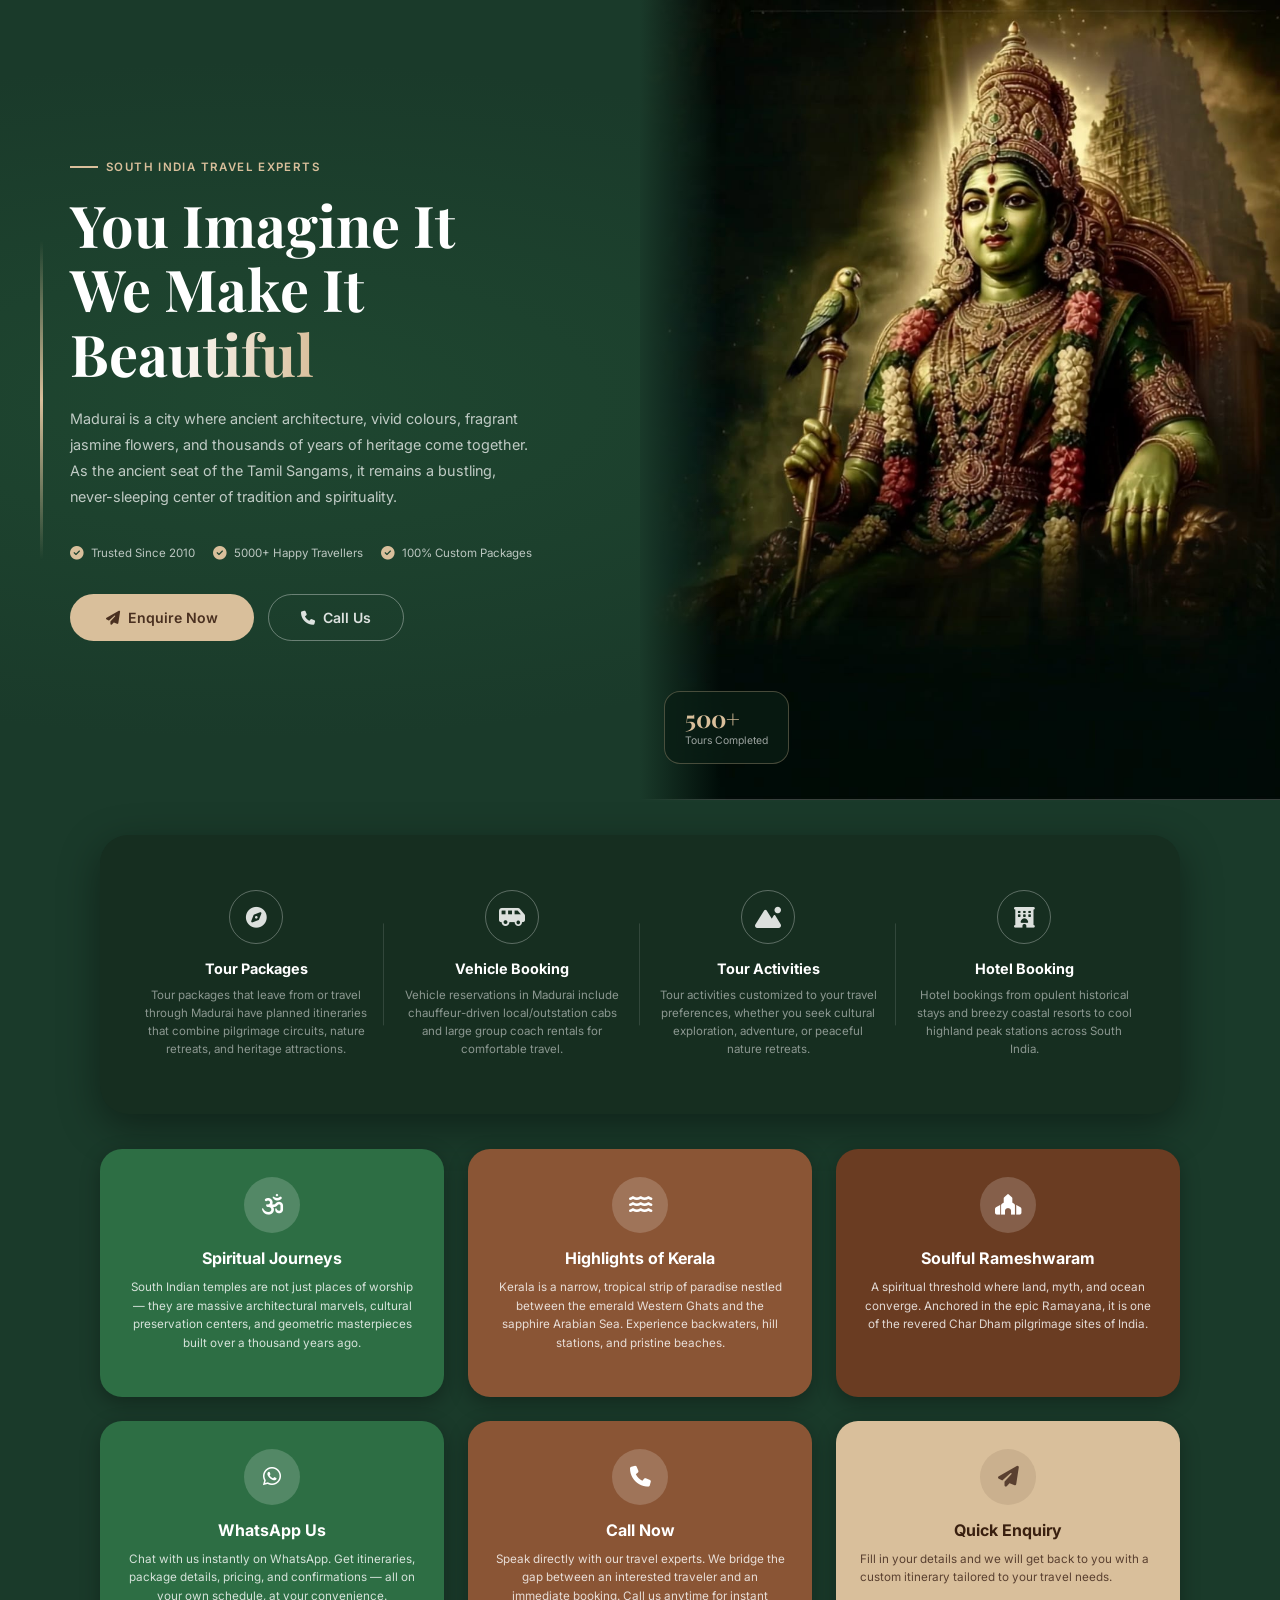
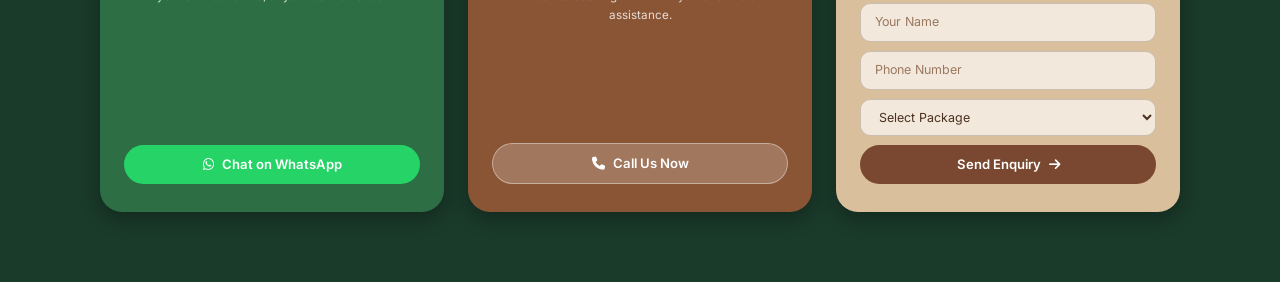
==== rennale_renuelly.html @ 102c9f3c "update on files" ====
<!DOCTYPE html>
<html lang="en">
<head>
    <meta charset="UTF-8">
    <meta name="viewport" content="width=1200">
    <title>Madurai Tour Packages | Best Madurai Sightseeing & Holiday Tours</title>
    <meta name="description" content="Explore the best Madurai tour packages with guided sightseeing, temple tours, family vacations, and customizable holiday packages at affordable prices. Book your Madurai trip today.">
    <meta name="keywords" content="Madurai tour packages, Madurai sightseeing, Madurai holiday tours, South India travel, temple tours Madurai">
    <meta property="og:title" content="Madurai Tour Packages | Best Madurai Sightseeing & Holiday Tours">
    <meta property="og:description" content="Explore the best Madurai tour packages with guided sightseeing, temple tours, family vacations, and customizable holiday packages at affordable prices.">
    <meta property="og:type" content="website">
    <link href="https://cdn.jsdelivr.net/npm/bootstrap@5.3.0/dist/css/bootstrap.min.css" rel="stylesheet">
    <link href="https://cdnjs.cloudflare.com/ajax/libs/font-awesome/6.4.0/css/all.min.css" rel="stylesheet">
    <style>
        @import url('https://fonts.googleapis.com/css2?family=Playfair+Display:wght@700&family=Inter:wght@400;600&display=swap');

        :root {
            --deep-green: #1a3a2a;
            --mid-green: #1e4530;
            --dark-brown: #7a4830;
            --mid-brown: #9a6040;
            --light-beige: #d9bf9b;
            --features-bg: #162e20;
            --card-green: #2a5a3a;
        }

        * { box-sizing: border-box; }

        body {
            font-family: 'Inter', sans-serif;
            background-color: var(--deep-green);
            color: #fff;
            margin: 0;
            padding: 0;
            overflow-x: hidden;
        }

        /* ===== KEYFRAME ANIMATIONS ===== */
        @keyframes fadeSlideLeft {
            from { opacity: 0; transform: translateX(-40px); }
            to   { opacity: 1; transform: translateX(0); }
        }
        @keyframes fadeSlideRight {
            from { opacity: 0; transform: translateX(40px); }
            to   { opacity: 1; transform: translateX(0); }
        }
        @keyframes fadeUp {
            from { opacity: 0; transform: translateY(30px); }
            to   { opacity: 1; transform: translateY(0); }
        }
        @keyframes shimmer {
            0%   { background-position: -200% center; }
            100% { background-position: 200% center; }
        }
        @keyframes float {
            0%, 100% { transform: translateY(0px); }
            50%       { transform: translateY(-8px); }
        }
        @keyframes pulseGlow {
            0%, 100% { box-shadow: 0 4px 15px rgba(0,0,0,0.25); }
            50%       { box-shadow: 0 4px 28px rgba(217,191,155,0.5); }
        }
        @keyframes cardFadeUp {
            from { opacity: 0; transform: translateY(40px); }
            to   { opacity: 1; transform: translateY(0); }
        }
        @keyframes iconSpin {
            from { transform: rotate(0deg); }
            to   { transform: rotate(360deg); }
        }

        /* ===== HERO SECTION ===== */
        #hero {
            background-color: var(--deep-green);
            min-height: 580px;
            display: flex;
            align-items: stretch;
            position: relative;
            overflow: hidden;
        }

        /* Subtle animated gradient overlay on hero bg */
        #hero::before {
            content: '';
            position: absolute;
            inset: 0;
            background: radial-gradient(ellipse at 20% 50%, rgba(45,110,68,0.25) 0%, transparent 60%);
            pointer-events: none;
            z-index: 0;
        }

        .hero-left {
            padding: 90px 60px 90px 70px;
            display: flex;
            flex-direction: column;
            justify-content: center;
            position: relative;
            z-index: 1;
            animation: fadeSlideLeft 0.9s ease both;
        }

        /* Decorative vertical accent line */
        .hero-left::before {
            content: '';
            position: absolute;
            left: 40px;
            top: 30%;
            height: 40%;
            width: 3px;
            background: linear-gradient(to bottom, transparent, var(--light-beige), transparent);
            border-radius: 2px;
        }

        /* Eyebrow label above heading */
        .hero-eyebrow {
            display: inline-flex;
            align-items: center;
            gap: 8px;
            font-size: 0.72rem;
            font-weight: 600;
            letter-spacing: 0.12em;
            text-transform: uppercase;
            color: var(--light-beige);
            margin-bottom: 16px;
            animation: fadeUp 0.8s ease 0.2s both;
        }
        .hero-eyebrow::before {
            content: '';
            width: 28px;
            height: 1.5px;
            background: var(--light-beige);
            display: inline-block;
        }

        .hero-left h1 {
            font-family: 'Playfair Display', serif;
            font-size: 3.6rem;
            font-weight: 700;
            line-height: 1.12;
            margin-bottom: 1.3rem;
            color: #fff;
            animation: fadeUp 0.9s ease 0.3s both;
        }

        /* Gold shimmer on a word */
        .hero-left h1 span {
            background: linear-gradient(90deg, #fff 20%, var(--light-beige) 50%, #fff 80%);
            background-size: 200% auto;
            -webkit-background-clip: text;
            -webkit-text-fill-color: transparent;
            background-clip: text;
            animation: shimmer 3s linear infinite;
        }

        .hero-left p {
            color: rgba(255,255,255,0.72);
            font-size: 0.9rem;
            line-height: 1.8;
            margin-bottom: 2.2rem;
            max-width: 460px;
            animation: fadeUp 0.9s ease 0.4s both;
        }

        /* Trust badges row */
        .hero-badges {
            display: flex;
            gap: 18px;
            margin-bottom: 2rem;
            flex-wrap: wrap;
            animation: fadeUp 0.9s ease 0.5s both;
        }
        .hero-badge {
            display: flex;
            align-items: center;
            gap: 7px;
            font-size: 0.72rem;
            color: rgba(255,255,255,0.7);
        }
        .hero-badge i {
            color: var(--light-beige);
            font-size: 0.85rem;
        }

        .btn-hero-wrap {
            display: flex;
            gap: 14px;
            flex-wrap: wrap;
            animation: fadeUp 0.9s ease 0.6s both;
        }

        .btn-hero {
            background-color: var(--light-beige);
            color: #4a3020;
            font-weight: 600;
            font-size: 0.88rem;
            padding: 13px 36px;
            border-radius: 50px;
            border: none;
            text-decoration: none;
            display: inline-flex;
            align-items: center;
            gap: 8px;
            animation: pulseGlow 2.5s ease-in-out infinite;
            transition: background 0.3s, transform 0.3s;
        }
        .btn-hero:hover {
            background-color: #c9af8b;
            color: #3a2010;
            transform: translateY(-3px);
        }

        .btn-hero-outline {
            background: transparent;
            color: rgba(255,255,255,0.85);
            font-weight: 600;
            font-size: 0.88rem;
            padding: 12px 32px;
            border-radius: 50px;
            border: 1.5px solid rgba(255,255,255,0.35);
            text-decoration: none;
            display: inline-flex;
            align-items: center;
            gap: 8px;
            transition: all 0.3s ease;
        }
        .btn-hero-outline:hover {
            background: rgba(255,255,255,0.1);
            color: #fff;
            transform: translateY(-3px);
        }

        /* Hero Right - Image Column */
        .hero-right {
            padding: 0;
            overflow: hidden;
            position: relative;
            z-index: 1;
            animation: fadeSlideRight 1s ease 0.2s both;
        }

        .hero-right img {
            width: 100%;
            height: 100%;
            min-height: 580px;
            object-fit: cover;
            object-position: center top;
            display: block;
            transition: transform 6s ease;
        }
        .hero-right:hover img {
            transform: scale(1.04);
        }

        /* Left fade gradient on image edge */
        .hero-right::before {
            content: '';
            position: absolute;
            top: 0; left: 0;
            width: 80px;
            height: 100%;
            background: linear-gradient(to right, var(--deep-green), transparent);
            z-index: 2;
            pointer-events: none;
        }

        /* Floating stat pill on image */
        .hero-stat {
            position: absolute;
            bottom: 36px;
            left: 24px;
            background: rgba(10,30,20,0.75);
            backdrop-filter: blur(10px);
            border: 1px solid rgba(217,191,155,0.3);
            border-radius: 16px;
            padding: 14px 20px;
            z-index: 3;
            animation: float 3.5s ease-in-out infinite;
        }
        .hero-stat-num {
            font-family: 'Playfair Display', serif;
            font-size: 1.5rem;
            font-weight: 700;
            color: var(--light-beige);
            line-height: 1;
        }
        .hero-stat-label {
            font-size: 0.65rem;
            color: rgba(255,255,255,0.6);
            margin-top: 3px;
        }

        /* ===== FEATURES ANIMATION ===== */
        #features {
            animation: fadeUp 0.8s ease 0.3s both;
        }
        .feature-icon-wrap {
            transition: transform 0.3s ease, border-color 0.3s ease;
        }
        .feature-item:hover .feature-icon-wrap {
            transform: scale(1.15);
            border-color: var(--light-beige);
        }
        .feature-item:hover .feature-icon-wrap i {
            color: var(--light-beige);
        }

        /* ===== CARDS ANIMATION ===== */
        .col-lg-4:nth-child(1) .custom-card { animation: cardFadeUp 0.7s ease 0.1s both; }
        .col-lg-4:nth-child(2) .custom-card { animation: cardFadeUp 0.7s ease 0.2s both; }
        .col-lg-4:nth-child(3) .custom-card { animation: cardFadeUp 0.7s ease 0.3s both; }
        .col-lg-4:nth-child(4) .custom-card { animation: cardFadeUp 0.7s ease 0.4s both; }
        .col-lg-4:nth-child(5) .custom-card { animation: cardFadeUp 0.7s ease 0.5s both; }
        .col-lg-4:nth-child(6) .custom-card { animation: cardFadeUp 0.7s ease 0.6s both; }

        .card-icon-circle {
            transition: transform 0.4s ease;
        }
        .custom-card:hover .card-icon-circle {
            transform: scale(1.18) rotate(8deg);
        }

        /* ===== FEATURES SECTION ===== */
        #features {
            margin: 35px auto;
            width: 88%;
            max-width: 1080px;
            background-color: var(--features-bg);
            border-radius: 28px;
            padding: 55px 40px;
            box-shadow: 0 12px 40px rgba(0,0,0,0.4);
            position: relative;
            overflow: hidden;
        }

        .feature-item {
            text-align: center;
            padding: 0 15px;
            position: relative;
        }

        .feature-item:not(:last-child)::after {
            content: '';
            position: absolute;
            right: 0;
            top: 50%;
            transform: translateY(-50%);
            height: 60%;
            width: 1px;
            background: rgba(255,255,255,0.12);
        }

        .feature-icon-wrap {
            width: 54px;
            height: 54px;
            border: 1.5px solid rgba(255,255,255,0.3);
            border-radius: 50%;
            display: flex;
            align-items: center;
            justify-content: center;
            margin: 0 auto 16px auto;
            font-size: 1.3rem;
            color: rgba(255,255,255,0.85);
        }

        .feature-item h6 {
            font-weight: 700;
            font-size: 0.9rem;
            margin-bottom: 10px;
        }

        .feature-item p {
            font-size: 0.72rem;
            color: rgba(255,255,255,0.5);
            line-height: 1.55;
            margin: 0;
        }

        /* ===== CARDS SECTION ===== */
        #cards-section {
            width: 88%;
            max-width: 1080px;
            margin: 0 auto 70px auto;
        }

        .custom-card {
            border-radius: 22px;
            padding: 28px 24px;
            text-align: center;
            color: #fff;
            border: none;
            box-shadow: 0 6px 20px rgba(0,0,0,0.3);
            height: 100%;
            transition: transform 0.3s ease, box-shadow 0.3s ease;
            position: relative;
            overflow: hidden;
            display: flex;
            flex-direction: column;
        }

        .custom-card:hover {
            transform: translateY(-5px);
            box-shadow: 0 12px 30px rgba(0,0,0,0.35);
        }

        .card-icon-circle {
            width: 56px;
            height: 56px;
            border-radius: 50%;
            display: flex;
            align-items: center;
            justify-content: center;
            margin: 0 auto 16px auto;
            font-size: 1.3rem;
            flex-shrink: 0;
        }

        .custom-card h5 {
            font-weight: 700;
            font-size: 1rem;
            margin-bottom: 10px;
        }

        .custom-card p {
            font-size: 0.73rem;
            opacity: 0.8;
            line-height: 1.6;
            margin: 0 0 16px 0;
            flex-grow: 1;
        }

        /* Card colors - dark green theme */
        .bg-card-green   { background-color: #2d6e44; }
        .bg-card-brown1  { background-color: #8a5535; }
        .bg-card-brown2  { background-color: #6a3c22; }
        .bg-card-beige   { background-color: var(--light-beige); color: #4a3020; }
        .bg-card-beige p { color: #5a4030; opacity: 1; }
        .bg-card-beige h5 { color: #3a2010; }

        .icon-green  { background: rgba(255,255,255,0.18); color: #fff; }
        .icon-brown1 { background: rgba(255,255,255,0.18); color: #fff; }
        .icon-brown2 { background: rgba(255,255,255,0.18); color: #fff; }
        .icon-beige  { background: rgba(90,64,48,0.12); color: #5a4030; }

        /* ===== ACTION BUTTONS inside cards ===== */
        .card-action-btn {
            display: flex;
            align-items: center;
            justify-content: center;
            gap: 8px;
            padding: 10px 18px;
            border-radius: 50px;
            font-size: 0.82rem;
            font-weight: 600;
            text-decoration: none;
            transition: all 0.25s ease;
            border: none;
            cursor: pointer;
            margin-top: auto;
            width: 100%;
        }

        .btn-wa {
            background: #25D366;
            color: #fff;
        }
        .btn-wa:hover { background: #1ebe5a; color: #fff; transform: translateY(-2px); }

        .btn-call-now {
            background: rgba(255,255,255,0.2);
            color: #fff;
            border: 1.5px solid rgba(255,255,255,0.4);
        }
        .btn-call-now:hover { background: rgba(255,255,255,0.35); color: #fff; transform: translateY(-2px); }

        /* ===== ENQUIRY FORM CARD ===== */
        .enquiry-card { text-align: left; }
        .enquiry-card h5 { text-align: center; }

        .enquiry-form {
            display: flex;
            flex-direction: column;
            gap: 9px;
            margin-top: auto;
        }

        .eq-input {
            width: 100%;
            padding: 9px 14px;
            border-radius: 10px;
            border: 1.5px solid rgba(90,64,48,0.25);
            background: rgba(255,255,255,0.65);
            color: #4a3020;
            font-size: 0.78rem;
            font-family: 'Inter', sans-serif;
            outline: none;
            transition: border-color 0.2s;
        }

        .eq-input:focus { border-color: var(--mid-brown); background: rgba(255,255,255,0.9); }
        .eq-input::placeholder { color: #9a7860; }
        .eq-input option { color: #4a3020; background: #fff; }

        .eq-submit {
            background: var(--dark-brown);
            color: #fff;
            border: none;
            padding: 10px 18px;
            border-radius: 50px;
            font-size: 0.82rem;
            font-weight: 600;
            cursor: pointer;
            display: flex;
            align-items: center;
            justify-content: center;
            gap: 8px;
            transition: all 0.25s ease;
        }

        .eq-submit:hover { background: #6a3820; transform: translateY(-2px); }
    </style>
</head>
<body>

<!-- ===== HERO — 2 Column Bootstrap Layout ===== -->
<section id="hero">
    <div class="container-fluid p-0">
        <div class="row g-0 align-items-stretch">

            <!-- LEFT: Text Content -->
            <div class="col-lg-6 col-md-7 hero-left">
                <div class="hero-eyebrow">South India Travel Experts</div>
                <h1>You Imagine It<br>We Make It<br><span>Beautiful</span></h1>
                <p>Madurai is a city where ancient architecture, vivid colours, fragrant jasmine flowers, and thousands of years of heritage come together. As the ancient seat of the Tamil Sangams, it remains a bustling, never-sleeping center of tradition and spirituality.</p>
                <div class="hero-badges">
                    <div class="hero-badge"><i class="fa-solid fa-circle-check"></i> Trusted Since 2010</div>
                    <div class="hero-badge"><i class="fa-solid fa-circle-check"></i> 5000+ Happy Travellers</div>
                    <div class="hero-badge"><i class="fa-solid fa-circle-check"></i> 100% Custom Packages</div>
                </div>
                <div class="btn-hero-wrap">
                    <a href="#enquiry" class="btn-hero"><i class="fa-solid fa-paper-plane"></i> Enquire Now</a>
                    <a href="tel:+918883339995" class="btn-hero-outline"><i class="fa-solid fa-phone"></i> Call Us</a>
                </div>
            </div>

            <!-- RIGHT: Banner Image from assets folder -->
            <div class="col-lg-6 col-md-5 hero-right">
                <img src="assets/images/banner_image.jpeg" alt="South India Travel Banner">
                <div class="hero-stat">
                    <div class="hero-stat-num">500+</div>
                    <div class="hero-stat-label">Tours Completed</div>
                </div>
            </div>

        </div>
    </div>
</section>

<!-- ===== FEATURES ===== -->
<section id="features">
    <div class="row g-4 text-center">
        <div class="col-lg-3 col-md-6 feature-item">
            <div class="feature-icon-wrap"><i class="fa-solid fa-compass"></i></div>
            <h6>Tour Packages</h6>
            <p>Tour packages that leave from or travel through Madurai have planned itineraries that combine pilgrimage circuits, nature retreats, and heritage attractions.</p>
        </div>
        <div class="col-lg-3 col-md-6 feature-item">
            <div class="feature-icon-wrap"><i class="fa-solid fa-van-shuttle"></i></div>
            <h6>Vehicle Booking</h6>
            <p>Vehicle reservations in Madurai include chauffeur-driven local/outstation cabs and large group coach rentals for comfortable travel.</p>
        </div>
        <div class="col-lg-3 col-md-6 feature-item">
            <div class="feature-icon-wrap"><i class="fa-solid fa-mountain-sun"></i></div>
            <h6>Tour Activities</h6>
            <p>Tour activities customized to your travel preferences, whether you seek cultural exploration, adventure, or peaceful nature retreats.</p>
        </div>
        <div class="col-lg-3 col-md-6 feature-item">
            <div class="feature-icon-wrap"><i class="fa-solid fa-hotel"></i></div>
            <h6>Hotel Booking</h6>
            <p>Hotel bookings from opulent historical stays and breezy coastal resorts to cool highland peak stations across South India.</p>
        </div>
    </div>
</section>

<!-- ===== CARDS ===== -->
<section id="cards-section">
    <div class="row g-4">

        <!-- Card 1: Spiritual Journeys -->
        <div class="col-lg-4 col-md-6">
            <div class="custom-card bg-card-green">
                <div class="card-icon-circle icon-green">
                    <i class="fa-solid fa-om"></i>
                </div>
                <h5>Spiritual Journeys</h5>
                <p>South Indian temples are not just places of worship — they are massive architectural marvels, cultural preservation centers, and geometric masterpieces built over a thousand years ago.</p>
            </div>
        </div>

        <!-- Card 2: Highlights of Kerala -->
        <div class="col-lg-4 col-md-6">
            <div class="custom-card bg-card-brown1">
                <div class="card-icon-circle icon-brown1">
                    <i class="fa-solid fa-water"></i>
                </div>
                <h5>Highlights of Kerala</h5>
                <p>Kerala is a narrow, tropical strip of paradise nestled between the emerald Western Ghats and the sapphire Arabian Sea. Experience backwaters, hill stations, and pristine beaches.</p>
            </div>
        </div>

        <!-- Card 3: Soulful Rameshwaram -->
        <div class="col-lg-4 col-md-6">
            <div class="custom-card bg-card-brown2">
                <div class="card-icon-circle icon-brown2">
                    <i class="fa-solid fa-place-of-worship"></i>
                </div>
                <h5>Soulful Rameshwaram</h5>
                <p>A spiritual threshold where land, myth, and ocean converge. Anchored in the epic Ramayana, it is one of the revered Char Dham pilgrimage sites of India.</p>
            </div>
        </div>

        <!-- Card 4: WhatsApp -->
        <div class="col-lg-4 col-md-6">
            <div class="custom-card bg-card-green">
                <div class="card-icon-circle icon-green">
                    <i class="fa-brands fa-whatsapp"></i>
                </div>
                <h5>WhatsApp Us</h5>
                <p>Chat with us instantly on WhatsApp. Get itineraries, package details, pricing, and confirmations — all on your own schedule, at your convenience.</p>
                <a href="https://wa.me/919999999999" class="card-action-btn btn-wa">
                    <i class="fa-brands fa-whatsapp"></i> Chat on WhatsApp
                </a>
            </div>
        </div>

        <!-- Card 5: Call Now -->
        <div class="col-lg-4 col-md-6">
            <div class="custom-card bg-card-brown1">
                <div class="card-icon-circle icon-brown1">
                    <i class="fa-solid fa-phone"></i>
                </div>
                <h5>Call Now</h5>
                <p>Speak directly with our travel experts. We bridge the gap between an interested traveler and an immediate booking. Call us anytime for instant assistance.</p>
                <a href="tel:+919999999999" class="card-action-btn btn-call-now">
                    <i class="fa-solid fa-phone"></i> Call Us Now
                </a>
            </div>
        </div>

        <!-- Card 6: Enquiry Form -->
        <div class="col-lg-4 col-md-6" id="enquiry">
            <div class="custom-card bg-card-beige enquiry-card">
                <div class="card-icon-circle icon-beige">
                    <i class="fa-solid fa-paper-plane"></i>
                </div>
                <h5>Quick Enquiry</h5>
                <p style="color:#5a4030;">Fill in your details and we will get back to you with a custom itinerary tailored to your travel needs.</p>
                <div class="enquiry-form">
                    <input type="text" placeholder="Your Name" class="eq-input">
                    <input type="tel" placeholder="Phone Number" class="eq-input">
                    <select class="eq-input">
                        <option value="">Select Package</option>
                        <option>Highlights of Kerala</option>
                        <option>Honeymoon Retreat</option>
                        <option>Most Wanted – South India Trip</option>
                        <option>Soulful Rameshwaram</option>
                        <option>Spiritual South India Retreat</option>
                    </select>
                    <button class="eq-submit">Send Enquiry <i class="fa-solid fa-arrow-right"></i></button>
                </div>
            </div>
        </div>

    </div>
</section>

<script src="https://cdn.jsdelivr.net/npm/bootstrap@5.3.0/dist/js/bootstrap.bundle.min.js"></script>
</body>
</html>
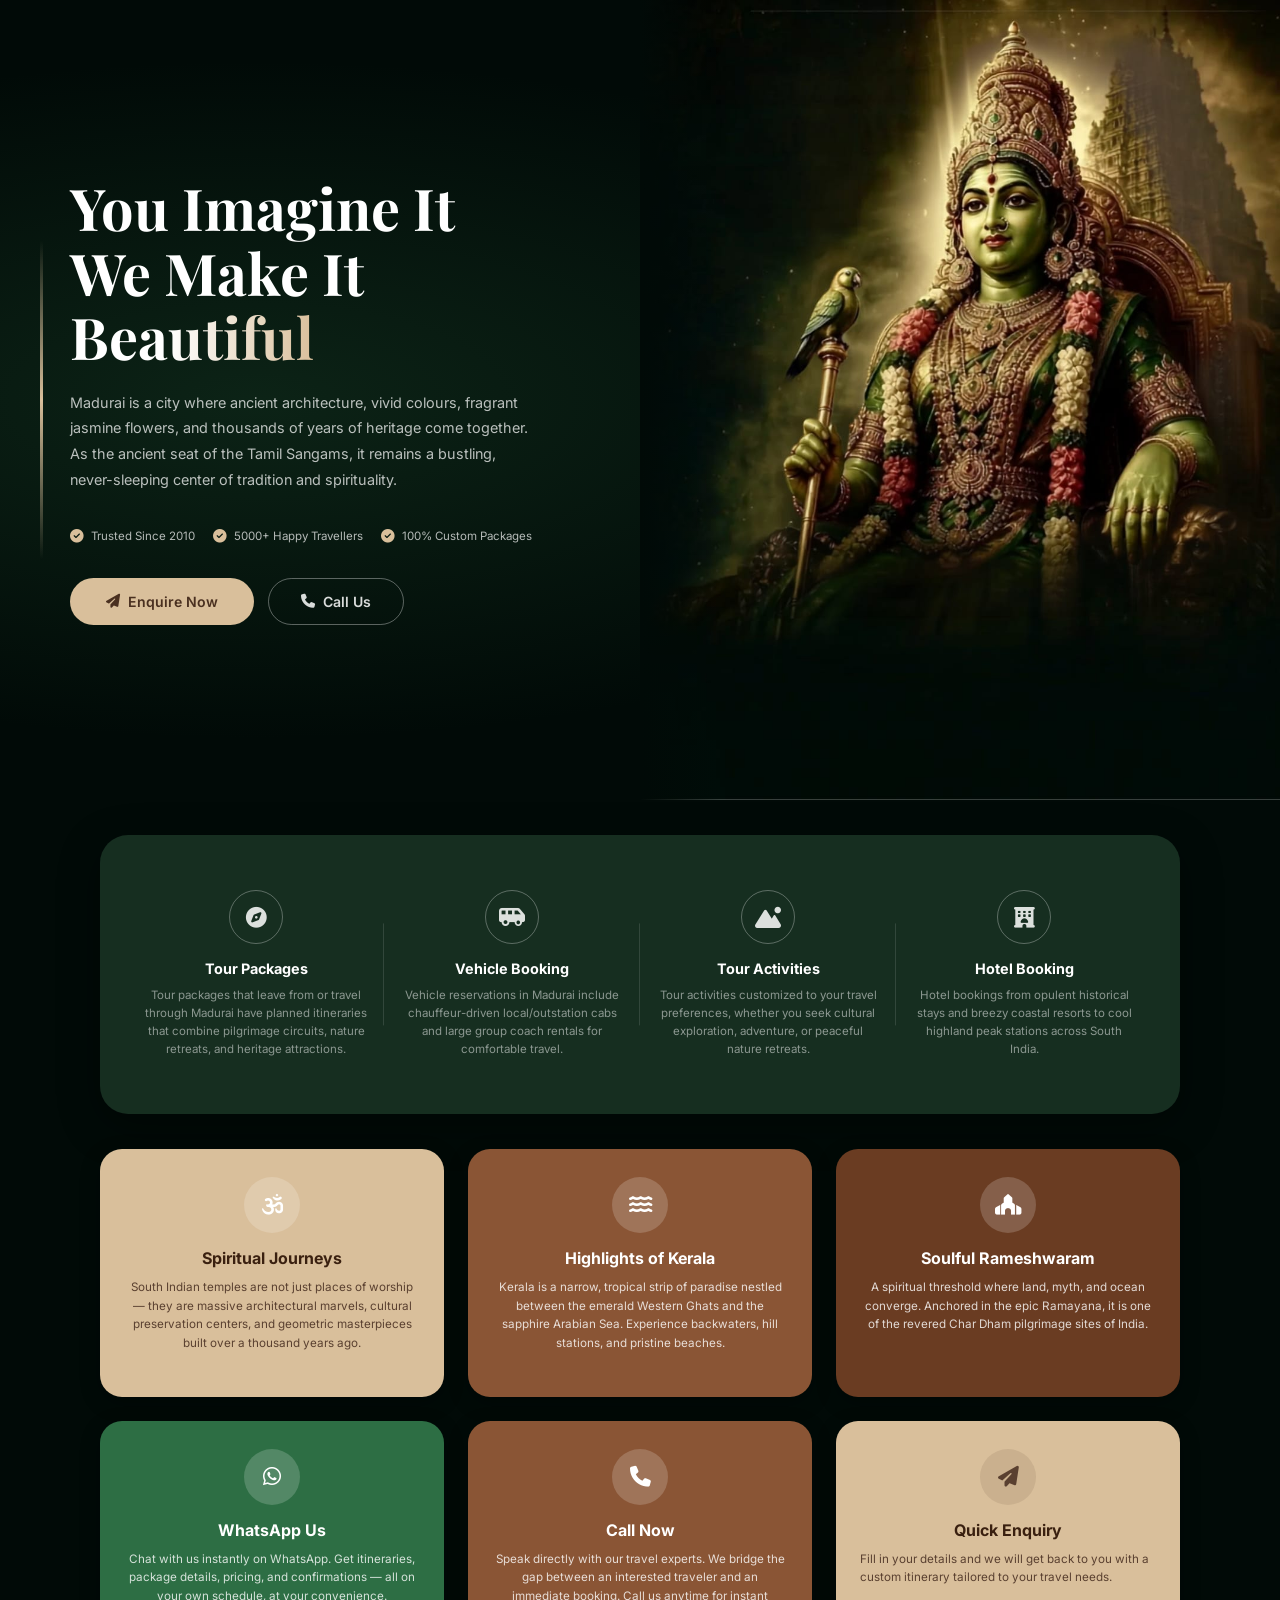
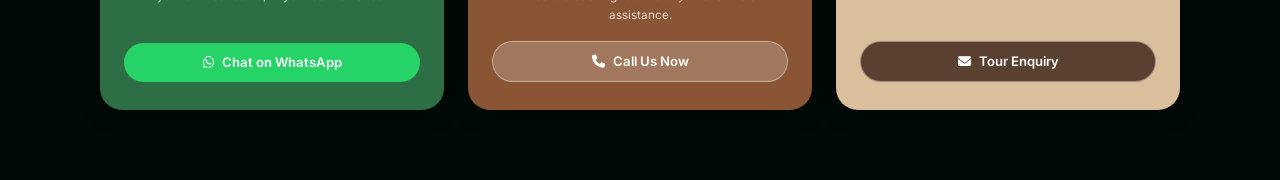
==== commit 5989d41e: "update on files" ====
--- a/rennale_renuelly.html
+++ b/rennale_renuelly.html
@@ -15,8 +15,8 @@
         @import url('https://fonts.googleapis.com/css2?family=Playfair+Display:wght@700&family=Inter:wght@400;600&display=swap');
 
         :root {
-            --deep-green: #1a3a2a;
-            --mid-green: #1e4530;
+            --deep-green: #010a07;
+            --mid-green: #010a07;
             --dark-brown: #7a4830;
             --mid-brown: #9a6040;
             --light-beige: #d9bf9b;
@@ -528,7 +528,6 @@
 
             <!-- LEFT: Text Content -->
             <div class="col-lg-6 col-md-7 hero-left">
-                <div class="hero-eyebrow">South India Travel Experts</div>
                 <h1>You Imagine It<br>We Make It<br><span>Beautiful</span></h1>
                 <p>Madurai is a city where ancient architecture, vivid colours, fragrant jasmine flowers, and thousands of years of heritage come together. As the ancient seat of the Tamil Sangams, it remains a bustling, never-sleeping center of tradition and spirituality.</p>
                 <div class="hero-badges">
@@ -537,7 +536,7 @@
                     <div class="hero-badge"><i class="fa-solid fa-circle-check"></i> 100% Custom Packages</div>
                 </div>
                 <div class="btn-hero-wrap">
-                    <a href="#enquiry" class="btn-hero"><i class="fa-solid fa-paper-plane"></i> Enquire Now</a>
+                    <a href="https://mysoretravels.co/wp-content/Enquiryform/form.html" target="_blank" class="btn-hero"><i class="fa-solid fa-paper-plane"></i> Enquire Now</a>
                     <a href="tel:+918883339995" class="btn-hero-outline"><i class="fa-solid fa-phone"></i> Call Us</a>
                 </div>
             </div>
@@ -545,10 +544,7 @@
             <!-- RIGHT: Banner Image from assets folder -->
             <div class="col-lg-6 col-md-5 hero-right">
                 <img src="assets/images/banner_image.jpeg" alt="South India Travel Banner">
-                <div class="hero-stat">
-                    <div class="hero-stat-num">500+</div>
-                    <div class="hero-stat-label">Tours Completed</div>
-                </div>
+                
             </div>
 
         </div>
@@ -587,7 +583,7 @@
 
         <!-- Card 1: Spiritual Journeys -->
         <div class="col-lg-4 col-md-6">
-            <div class="custom-card bg-card-green">
+            <div class="custom-card bg-card-beige">
                 <div class="card-icon-circle icon-green">
                     <i class="fa-solid fa-om"></i>
                 </div>
@@ -626,7 +622,7 @@
                 </div>
                 <h5>WhatsApp Us</h5>
                 <p>Chat with us instantly on WhatsApp. Get itineraries, package details, pricing, and confirmations — all on your own schedule, at your convenience.</p>
-                <a href="https://wa.me/919999999999" class="card-action-btn btn-wa">
+                <a href="https://wa.me/91918883339995" class="card-action-btn btn-wa">
                     <i class="fa-brands fa-whatsapp"></i> Chat on WhatsApp
                 </a>
             </div>
@@ -640,7 +636,7 @@
                 </div>
                 <h5>Call Now</h5>
                 <p>Speak directly with our travel experts. We bridge the gap between an interested traveler and an immediate booking. Call us anytime for instant assistance.</p>
-                <a href="tel:+919999999999" class="card-action-btn btn-call-now">
+                <a href="tel:+918883339995" class="card-action-btn btn-call-now">
                     <i class="fa-solid fa-phone"></i> Call Us Now
                 </a>
             </div>
@@ -648,27 +644,17 @@
 
         <!-- Card 6: Enquiry Form -->
         <div class="col-lg-4 col-md-6" id="enquiry">
-            <div class="custom-card bg-card-beige enquiry-card">
-                <div class="card-icon-circle icon-beige">
-                    <i class="fa-solid fa-paper-plane"></i>
-                </div>
-                <h5>Quick Enquiry</h5>
-                <p style="color:#5a4030;">Fill in your details and we will get back to you with a custom itinerary tailored to your travel needs.</p>
-                <div class="enquiry-form">
-                    <input type="text" placeholder="Your Name" class="eq-input">
-                    <input type="tel" placeholder="Phone Number" class="eq-input">
-                    <select class="eq-input">
-                        <option value="">Select Package</option>
-                        <option>Highlights of Kerala</option>
-                        <option>Honeymoon Retreat</option>
-                        <option>Most Wanted – South India Trip</option>
-                        <option>Soulful Rameshwaram</option>
-                        <option>Spiritual South India Retreat</option>
-                    </select>
-                    <button class="eq-submit">Send Enquiry <i class="fa-solid fa-arrow-right"></i></button>
-                </div>
-            </div>
-        </div>
+    <div class="custom-card bg-card-beige enquiry-card">
+        <div class="card-icon-circle icon-beige">
+            <i class="fa-solid fa-paper-plane"></i>
+        </div>
+        <h5>Quick Enquiry</h5>
+        <p style="color:#5a4030;">Fill in your details and we will get back to you with a custom itinerary tailored to your travel needs.</p>
+        <a href="https://mysoretravels.co/wp-content/Enquiryform/form.html" target="_blank" class="card-action-btn btn-call-now" style="background: #5a4030;">
+            <i class="fa-solid fa-envelope"></i> Tour Enquiry  <!-- Changed here -->
+        </a>
+    </div>
+</div>
 
     </div>
 </section>
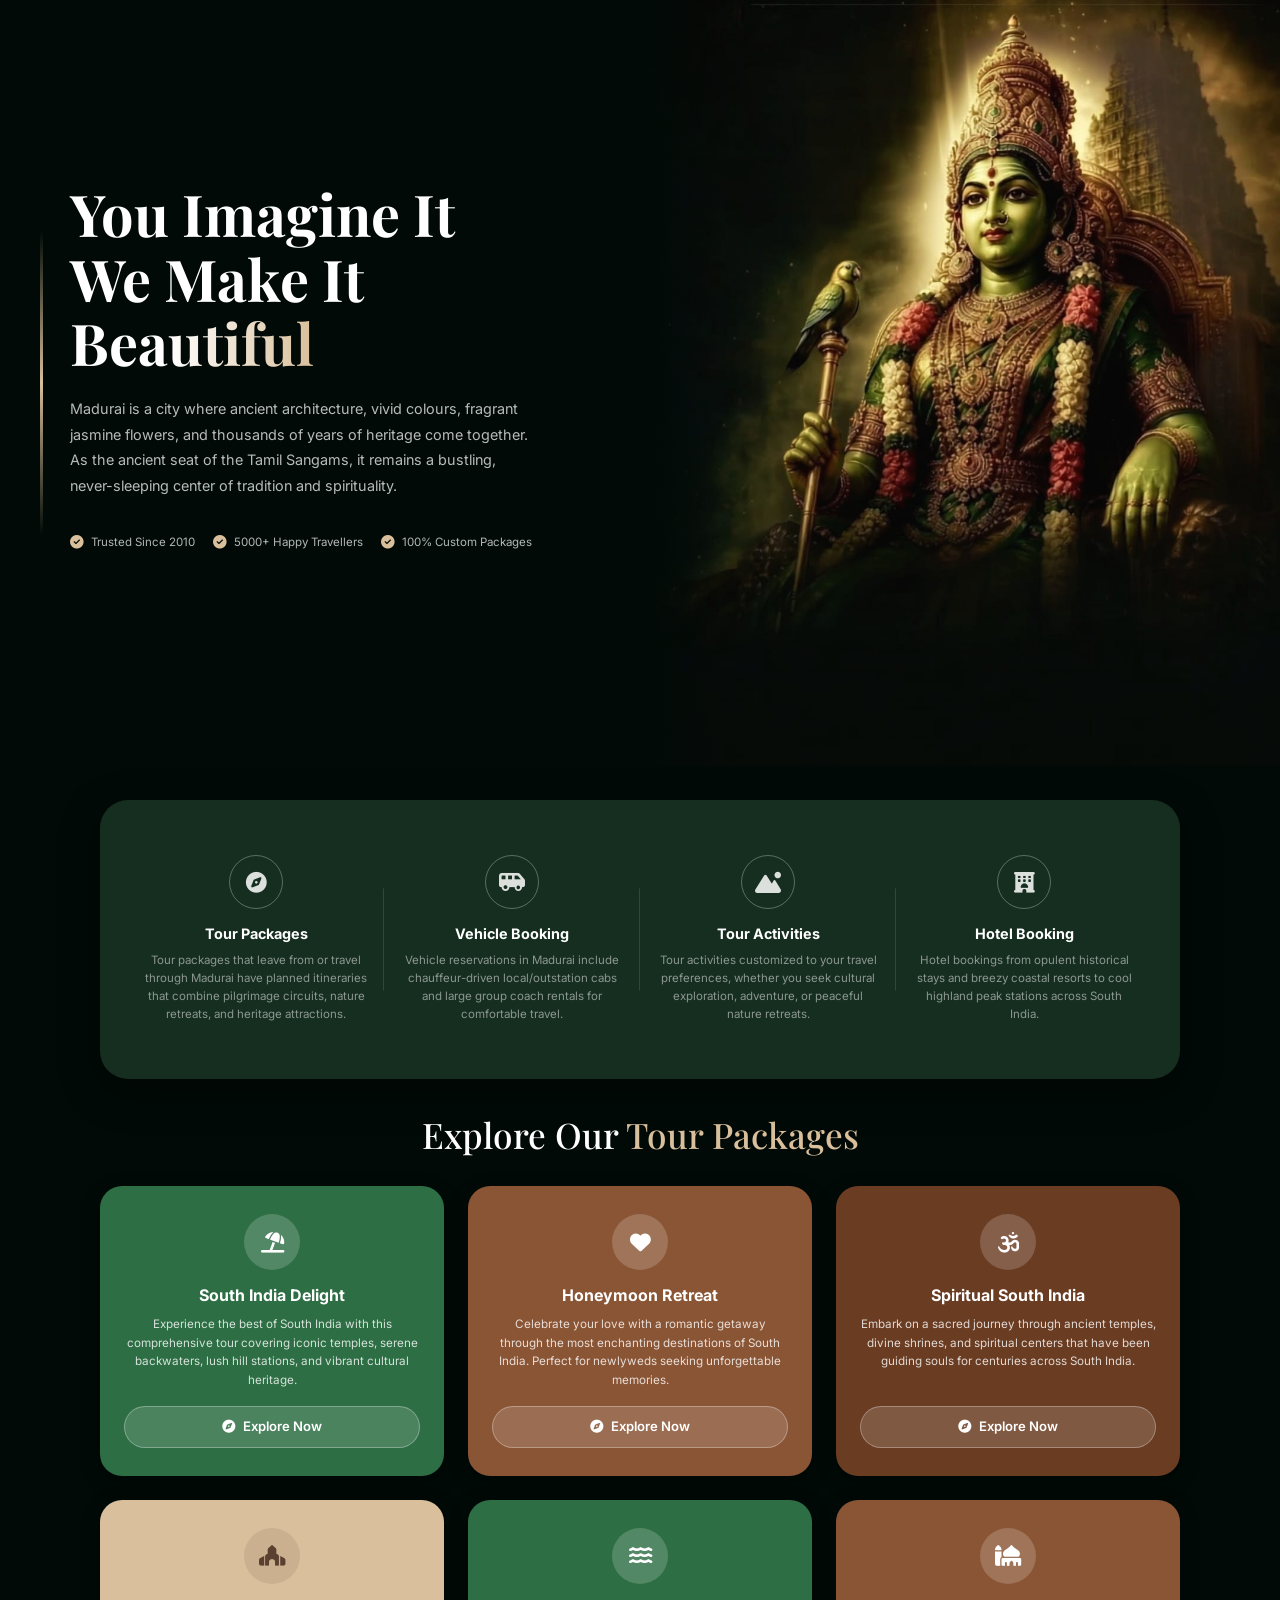
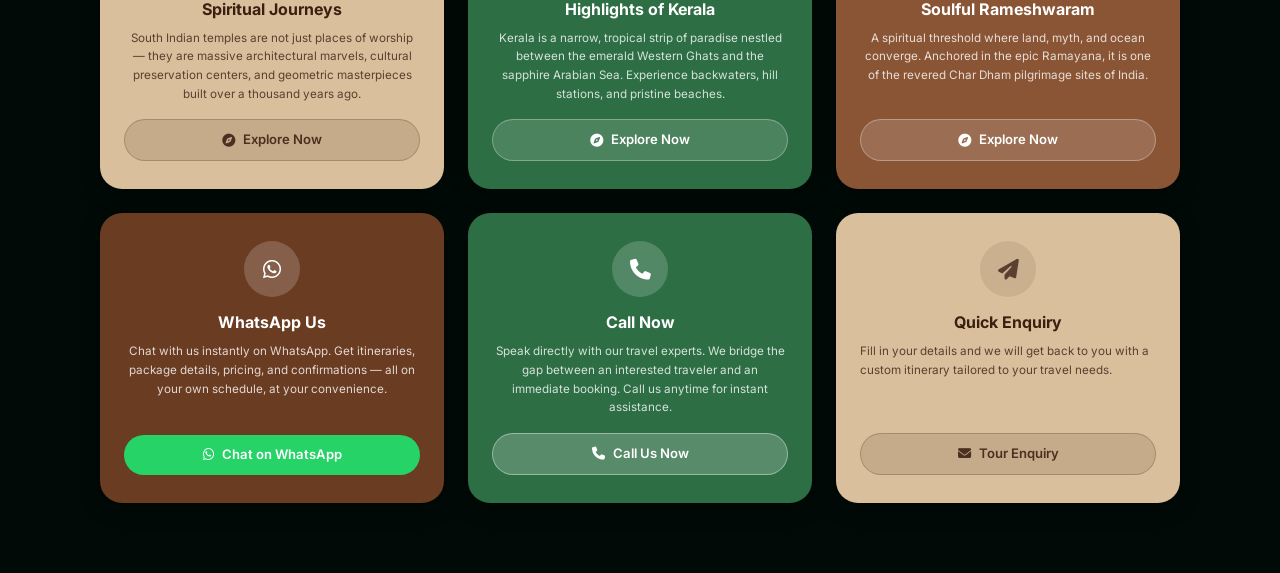
==== commit e818c961: "update on message" ====
--- a/rennale_renuelly.html
+++ b/rennale_renuelly.html
@@ -64,10 +64,6 @@
             from { opacity: 0; transform: translateY(40px); }
             to   { opacity: 1; transform: translateY(0); }
         }
-        @keyframes iconSpin {
-            from { transform: rotate(0deg); }
-            to   { transform: rotate(360deg); }
-        }
 
         /* ===== HERO SECTION ===== */
         #hero {
@@ -77,16 +73,6 @@
             align-items: stretch;
             position: relative;
             overflow: hidden;
-        }
-
-        /* Subtle animated gradient overlay on hero bg */
-        #hero::before {
-            content: '';
-            position: absolute;
-            inset: 0;
-            background: radial-gradient(ellipse at 20% 50%, rgba(45,110,68,0.25) 0%, transparent 60%);
-            pointer-events: none;
-            z-index: 0;
         }
 
         .hero-left {
@@ -99,7 +85,6 @@
             animation: fadeSlideLeft 0.9s ease both;
         }
 
-        /* Decorative vertical accent line */
         .hero-left::before {
             content: '';
             position: absolute;
@@ -111,7 +96,6 @@
             border-radius: 2px;
         }
 
-        /* Eyebrow label above heading */
         .hero-eyebrow {
             display: inline-flex;
             align-items: center;
@@ -142,7 +126,6 @@
             animation: fadeUp 0.9s ease 0.3s both;
         }
 
-        /* Gold shimmer on a word */
         .hero-left h1 span {
             background: linear-gradient(90deg, #fff 20%, var(--light-beige) 50%, #fff 80%);
             background-size: 200% auto;
@@ -161,7 +144,6 @@
             animation: fadeUp 0.9s ease 0.4s both;
         }
 
-        /* Trust badges row */
         .hero-badges {
             display: flex;
             gap: 18px;
@@ -251,7 +233,6 @@
             transform: scale(1.04);
         }
 
-        /* Left fade gradient on image edge */
         .hero-right::before {
             content: '';
             position: absolute;
@@ -263,7 +244,6 @@
             pointer-events: none;
         }
 
-        /* Floating stat pill on image */
         .hero-stat {
             position: absolute;
             bottom: 36px;
@@ -472,6 +452,20 @@
         }
         .btn-call-now:hover { background: rgba(255,255,255,0.35); color: #fff; transform: translateY(-2px); }
 
+        .btn-explore {
+            background: rgba(255,255,255,0.15);
+            color: #fff;
+            border: 1.5px solid rgba(255,255,255,0.3);
+        }
+        .btn-explore:hover { background: rgba(255,255,255,0.3); color: #fff; transform: translateY(-2px); }
+
+        .btn-explore-beige {
+            background: rgba(90,64,48,0.15);
+            color: #4a3020;
+            border: 1.5px solid rgba(90,64,48,0.3);
+        }
+        .btn-explore-beige:hover { background: rgba(90,64,48,0.3); color: #3a2010; transform: translateY(-2px); }
+
         /* ===== ENQUIRY FORM CARD ===== */
         .enquiry-card { text-align: left; }
         .enquiry-card h5 { text-align: center; }
@@ -517,6 +511,18 @@
         }
 
         .eq-submit:hover { background: #6a3820; transform: translateY(-2px); }
+
+        /* Section Title */
+        .section-title {
+            font-family: 'Playfair Display', serif;
+            font-size: 2.2rem;
+            text-align: center;
+            margin-bottom: 30px;
+            color: #fff;
+        }
+        .section-title span {
+            color: var(--light-beige);
+        }
     </style>
 </head>
 <body>
@@ -535,16 +541,11 @@
                     <div class="hero-badge"><i class="fa-solid fa-circle-check"></i> 5000+ Happy Travellers</div>
                     <div class="hero-badge"><i class="fa-solid fa-circle-check"></i> 100% Custom Packages</div>
                 </div>
-                <div class="btn-hero-wrap">
-                    <a href="https://mysoretravels.co/wp-content/Enquiryform/form.html" target="_blank" class="btn-hero"><i class="fa-solid fa-paper-plane"></i> Enquire Now</a>
-                    <a href="tel:+918883339995" class="btn-hero-outline"><i class="fa-solid fa-phone"></i> Call Us</a>
-                </div>
             </div>
 
             <!-- RIGHT: Banner Image from assets folder -->
             <div class="col-lg-6 col-md-5 hero-right">
                 <img src="assets/images/banner_image.jpeg" alt="South India Travel Banner">
-                
             </div>
 
         </div>
@@ -577,61 +578,115 @@
     </div>
 </section>
 
-<!-- ===== CARDS ===== -->
+<!-- ===== CARDS SECTION ===== -->
 <section id="cards-section">
+    <!-- Section Title -->
+    <h2 class="section-title">Explore Our <span>Tour Packages</span></h2>
+
     <div class="row g-4">
 
-        <!-- Card 1: Spiritual Journeys -->
+        <!-- Card 1: South India Delight -->
         <div class="col-lg-4 col-md-6">
-            <div class="custom-card bg-card-beige">
+            <div class="custom-card bg-card-green">
                 <div class="card-icon-circle icon-green">
-                    <i class="fa-solid fa-om"></i>
-                </div>
-                <h5>Spiritual Journeys</h5>
-                <p>South Indian temples are not just places of worship — they are massive architectural marvels, cultural preservation centers, and geometric masterpieces built over a thousand years ago.</p>
-            </div>
-        </div>
-
-        <!-- Card 2: Highlights of Kerala -->
+                    <i class="fa-solid fa-umbrella-beach"></i>
+                </div>
+                <h5>South India Delight</h5>
+                <p>Experience the best of South India with this comprehensive tour covering iconic temples, serene backwaters, lush hill stations, and vibrant cultural heritage.</p>
+                <a href="#" class="card-action-btn btn-explore">
+                    <i class="fa-solid fa-compass"></i> Explore Now
+                </a>
+            </div>
+        </div>
+
+        <!-- Card 2: Honeymoon Retreat -->
         <div class="col-lg-4 col-md-6">
             <div class="custom-card bg-card-brown1">
                 <div class="card-icon-circle icon-brown1">
-                    <i class="fa-solid fa-water"></i>
-                </div>
-                <h5>Highlights of Kerala</h5>
-                <p>Kerala is a narrow, tropical strip of paradise nestled between the emerald Western Ghats and the sapphire Arabian Sea. Experience backwaters, hill stations, and pristine beaches.</p>
-            </div>
-        </div>
-
-        <!-- Card 3: Soulful Rameshwaram -->
+                    <i class="fa-solid fa-heart"></i>
+                </div>
+                <h5>Honeymoon Retreat</h5>
+                <p>Celebrate your love with a romantic getaway through the most enchanting destinations of South India. Perfect for newlyweds seeking unforgettable memories.</p>
+                <a href="#" class="card-action-btn btn-explore">
+                    <i class="fa-solid fa-compass"></i> Explore Now
+                </a>
+            </div>
+        </div>
+
+        <!-- Card 3: Spiritual South India -->
         <div class="col-lg-4 col-md-6">
             <div class="custom-card bg-card-brown2">
                 <div class="card-icon-circle icon-brown2">
+                    <i class="fa-solid fa-om"></i>
+                </div>
+                <h5>Spiritual South India</h5>
+                <p>Embark on a sacred journey through ancient temples, divine shrines, and spiritual centers that have been guiding souls for centuries across South India.</p>
+                <a href="#" class="card-action-btn btn-explore">
+                    <i class="fa-solid fa-compass"></i> Explore Now
+                </a>
+            </div>
+        </div>
+
+        <!-- Card 4: Spiritual Journeys -->
+        <div class="col-lg-4 col-md-6">
+            <div class="custom-card bg-card-beige">
+                <div class="card-icon-circle icon-beige">
                     <i class="fa-solid fa-place-of-worship"></i>
                 </div>
-                <h5>Soulful Rameshwaram</h5>
-                <p>A spiritual threshold where land, myth, and ocean converge. Anchored in the epic Ramayana, it is one of the revered Char Dham pilgrimage sites of India.</p>
-            </div>
-        </div>
-
-        <!-- Card 4: WhatsApp -->
+                <h5>Spiritual Journeys</h5>
+                <p>South Indian temples are not just places of worship — they are massive architectural marvels, cultural preservation centers, and geometric masterpieces built over a thousand years ago.</p>
+                <a href="#" class="card-action-btn btn-explore-beige">
+                    <i class="fa-solid fa-compass"></i> Explore Now
+                </a>
+            </div>
+        </div>
+
+        <!-- Card 5: Highlights of Kerala -->
         <div class="col-lg-4 col-md-6">
             <div class="custom-card bg-card-green">
                 <div class="card-icon-circle icon-green">
-                    <i class="fa-brands fa-whatsapp"></i>
-                </div>
-                <h5>WhatsApp Us</h5>
-                <p>Chat with us instantly on WhatsApp. Get itineraries, package details, pricing, and confirmations — all on your own schedule, at your convenience.</p>
-                <a href="https://wa.me/91918883339995" class="card-action-btn btn-wa">
-                    <i class="fa-brands fa-whatsapp"></i> Chat on WhatsApp
-                </a>
-            </div>
-        </div>
-
-        <!-- Card 5: Call Now -->
+                    <i class="fa-solid fa-water"></i>
+                </div>
+                <h5>Highlights of Kerala</h5>
+                <p>Kerala is a narrow, tropical strip of paradise nestled between the emerald Western Ghats and the sapphire Arabian Sea. Experience backwaters, hill stations, and pristine beaches.</p>
+                <a href="#" class="card-action-btn btn-explore">
+                    <i class="fa-solid fa-compass"></i> Explore Now
+                </a>
+            </div>
+        </div>
+
+        <!-- Card 6: Soulful Rameshwaram -->
         <div class="col-lg-4 col-md-6">
             <div class="custom-card bg-card-brown1">
                 <div class="card-icon-circle icon-brown1">
+                    <i class="fa-solid fa-mosque"></i>
+                </div>
+                <h5>Soulful Rameshwaram</h5>
+                <p>A spiritual threshold where land, myth, and ocean converge. Anchored in the epic Ramayana, it is one of the revered Char Dham pilgrimage sites of India.</p>
+                <a href="#" class="card-action-btn btn-explore">
+                    <i class="fa-solid fa-compass"></i> Explore Now
+                </a>
+            </div>
+        </div>
+
+        <!-- Card 7: WhatsApp -->
+        <div class="col-lg-4 col-md-6">
+            <div class="custom-card bg-card-brown2">
+                <div class="card-icon-circle icon-brown2">
+                    <i class="fa-brands fa-whatsapp"></i>
+                </div>
+                <h5>WhatsApp Us</h5>
+                <p>Chat with us instantly on WhatsApp. Get itineraries, package details, pricing, and confirmations — all on your own schedule, at your convenience.</p>
+                <a href="https://wa.me/918883339995?text=Hi%20Mysore%20Travels%2C%20I%20am%20interested%20in%20your%20tour%20packages.%20Please%20share%20more%20details." target="_blank" class="card-action-btn btn-wa">
+                    <i class="fa-brands fa-whatsapp"></i> Chat on WhatsApp
+                </a>
+            </div>
+        </div>
+
+        <!-- Card 8: Call Now -->
+        <div class="col-lg-4 col-md-6">
+            <div class="custom-card bg-card-green">
+                <div class="card-icon-circle icon-green">
                     <i class="fa-solid fa-phone"></i>
                 </div>
                 <h5>Call Now</h5>
@@ -642,19 +697,19 @@
             </div>
         </div>
 
-        <!-- Card 6: Enquiry Form -->
+        <!-- Card 9: Quick Enquiry -->
         <div class="col-lg-4 col-md-6" id="enquiry">
-    <div class="custom-card bg-card-beige enquiry-card">
-        <div class="card-icon-circle icon-beige">
-            <i class="fa-solid fa-paper-plane"></i>
-        </div>
-        <h5>Quick Enquiry</h5>
-        <p style="color:#5a4030;">Fill in your details and we will get back to you with a custom itinerary tailored to your travel needs.</p>
-        <a href="https://mysoretravels.co/wp-content/Enquiryform/form.html" target="_blank" class="card-action-btn btn-call-now" style="background: #5a4030;">
-            <i class="fa-solid fa-envelope"></i> Tour Enquiry  <!-- Changed here -->
-        </a>
-    </div>
-</div>
+            <div class="custom-card bg-card-beige enquiry-card">
+                <div class="card-icon-circle icon-beige">
+                    <i class="fa-solid fa-paper-plane"></i>
+                </div>
+                <h5>Quick Enquiry</h5>
+                <p style="color:#5a4030;">Fill in your details and we will get back to you with a custom itinerary tailored to your travel needs.</p>
+                <a href="https://mysoretravels.co/wp-content/Enquiryform/form.html" target="_blank" class="card-action-btn btn-explore-beige">
+                    <i class="fa-solid fa-envelope"></i> Tour Enquiry
+                </a>
+            </div>
+        </div>
 
     </div>
 </section>
